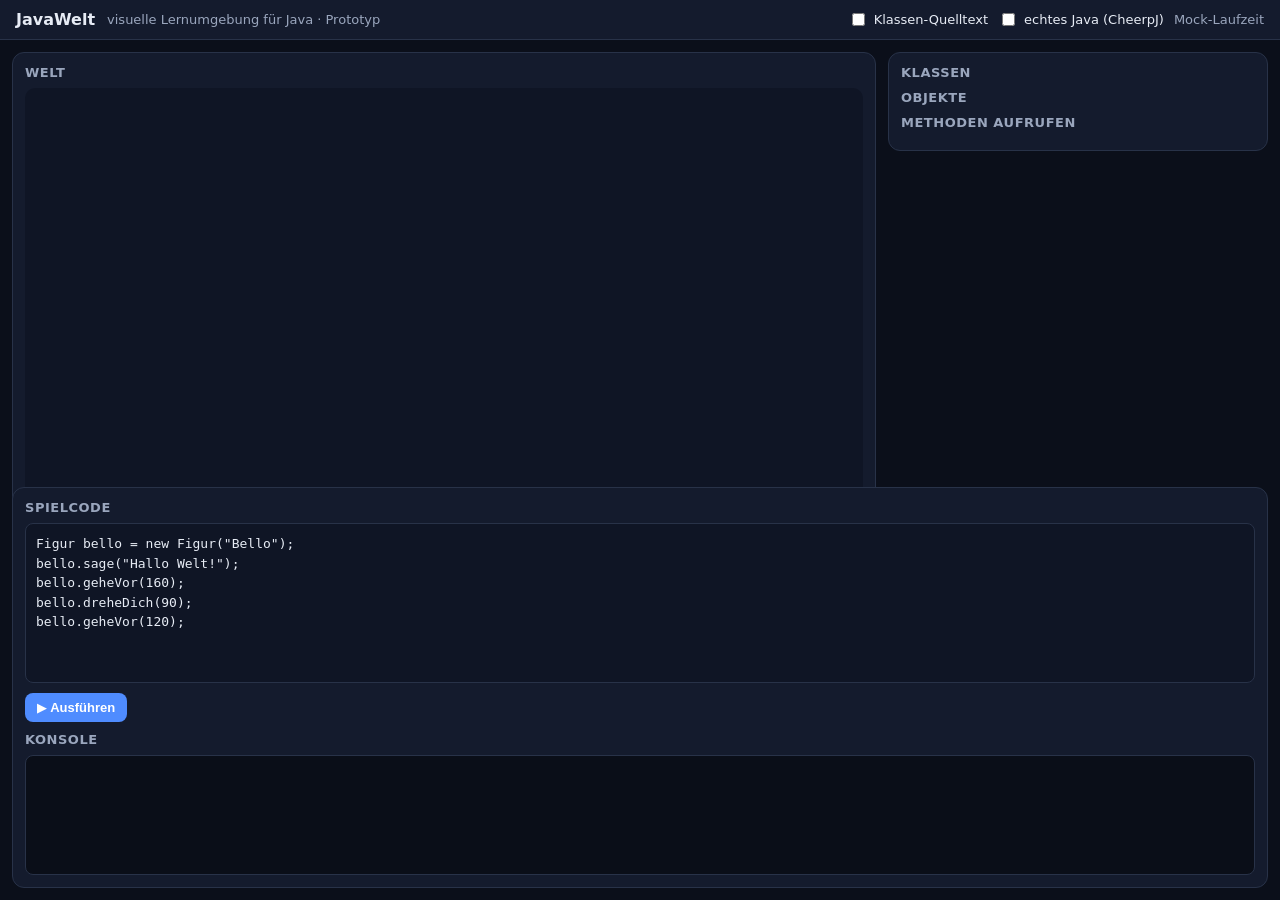
==== index.html @ 561ac399 "Eigene bewegliche Klassen (extends Figur) + Zuruecksetzen - "+ neue Klasse" in der Objektbank legt e" ====
<!doctype html>
<html lang="de">
  <head>
    <meta charset="utf-8" />
    <meta name="viewport" content="width=device-width, initial-scale=1" />
    <title>JavaWelt – visuelle Lernumgebung</title>
    <link rel="stylesheet" href="/src/ui/styles.css" />
  </head>
  <body>
    <div id="app">
      <header>
        <h1>JavaWelt</h1>
        <span class="untertitel">visuelle Lernumgebung für Java · Prototyp</span>
        <div class="rechts">
          <label class="schalter">
            <input type="checkbox" id="klassencode-an" />
            Klassen-Quelltext
          </label>
          <label class="schalter">
            <input type="checkbox" id="cheerpj" />
            echtes Java (CheerpJ)
          </label>
          <span id="status">Mock-Laufzeit</span>
        </div>
      </header>

      <main>
        <div class="box" id="buehne">
          <h2>Welt</h2>
          <canvas id="canvas" width="720" height="480"></canvas>
          <div class="werkzeuge">
            <button id="platzieren" class="sekundaer">Platzieren: aus</button>
            <button id="leeren" class="sekundaer">Welt leeren</button>
            <span class="leer">Figur antippen zum Auswählen · ziehen zum Bewegen</span>
          </div>
        </div>

        <div class="box" id="objektbank-box">
          <h2>Klassen</h2>
          <div id="klassen"></div>
          <h2 style="margin-top: 10px">Objekte</h2>
          <div id="objekte"></div>
          <h2 style="margin-top: 10px">Methoden aufrufen</h2>
          <div id="methoden"></div>
        </div>

        <div class="box" id="editor-box">
          <h2>Spielcode</h2>
          <textarea id="editor" spellcheck="false">
Figur bello = new Figur("Bello");
bello.sage("Hallo Welt!");
bello.geheVor(160);
bello.dreheDich(90);
bello.geheVor(120);</textarea
          >
          <div class="werkzeuge">
            <button id="ausfuehren">▶ Ausführen</button>
          </div>
          <h2 style="margin-top: 10px">Konsole</h2>
          <div id="konsole"></div>
        </div>

        <div class="box" id="klassencode-box" hidden>
          <div class="box-kopf">
            <h2>Klassen-Quelltext</h2>
            <button id="klassencode-zu" class="sekundaer mini" title="schließen">✕</button>
          </div>
          <div id="klassen-tabs" class="tabs"></div>
          <textarea id="klassen-code" spellcheck="false"></textarea>
          <div class="werkzeuge" id="klassen-aktionen"></div>
          <p class="leer">
            Tipp: Hier kannst du den Quelltext der Klassen ansehen und ändern.
            Mit „echtes Java (CheerpJ)" werden die Änderungen beim Ausführen
            mitkompiliert.
          </p>
        </div>
      </main>
    </div>
    <script type="module" src="/src/main.ts"></script>
  </body>
</html>
---- src/ui/styles.css ----
:root {
  --bg: #0b0f1a;
  --panel: #141b2d;
  --panel2: #1b2438;
  --rand: #283248;
  --text: #e7ecf5;
  --gedimmt: #9aa6bd;
  --akzent: #4f8cff;
  --gefahr: #ff5d73;
}

* {
  box-sizing: border-box;
}

html,
body {
  margin: 0;
  height: 100%;
  background: var(--bg);
  color: var(--text);
  font-family: system-ui, -apple-system, "Segoe UI", sans-serif;
}

#app {
  display: grid;
  grid-template-rows: auto 1fr;
  height: 100vh;
}

header {
  display: flex;
  align-items: center;
  gap: 12px;
  padding: 10px 16px;
  background: var(--panel);
  border-bottom: 1px solid var(--rand);
}

header h1 {
  font-size: 16px;
  margin: 0;
  font-weight: 650;
}

header .untertitel {
  color: var(--gedimmt);
  font-size: 13px;
}

header .rechts {
  margin-left: auto;
  display: flex;
  align-items: center;
  gap: 10px;
  font-size: 13px;
  color: var(--gedimmt);
}

main {
  display: grid;
  grid-template-columns: 1fr 380px;
  grid-template-rows: auto auto;
  grid-template-areas:
    "welt objekte"
    "spielcode klassencode";
  align-items: start;
  gap: 12px;
  padding: 12px;
  min-height: 0;
  overflow-y: auto;
}

#buehne {
  grid-area: welt;
}
#objektbank-box {
  grid-area: objekte;
}
#editor-box {
  grid-area: spielcode;
}
#klassencode-box {
  grid-area: klassencode;
}

/* Ist das Klassen-Quelltext-Fenster ausgeblendet, nimmt der Spielcode die
   volle Breite ein. */
main:has(#klassencode-box[hidden]) {
  grid-template-areas:
    "welt objekte"
    "spielcode spielcode";
}

.box {
  background: var(--panel);
  border: 1px solid var(--rand);
  border-radius: 12px;
  padding: 12px;
  min-height: 0;
}

.box h2 {
  margin: 0 0 8px;
  font-size: 13px;
  text-transform: uppercase;
  letter-spacing: 0.04em;
  color: var(--gedimmt);
}

#buehne {
  display: flex;
  flex-direction: column;
}

canvas {
  width: 100%;
  height: auto;
  border-radius: 10px;
  touch-action: none;
  background: #0f1525;
}

.werkzeuge {
  display: flex;
  gap: 8px;
  margin-top: 10px;
  align-items: center;
  flex-wrap: wrap;
}

button {
  background: var(--akzent);
  color: white;
  border: none;
  border-radius: 8px;
  padding: 7px 12px;
  font-size: 13px;
  cursor: pointer;
  font-weight: 550;
}

button:hover {
  filter: brightness(1.08);
}

button.sekundaer {
  background: var(--panel2);
  border: 1px solid var(--rand);
}

button.gefahr {
  background: var(--gefahr);
}

label.schalter {
  display: inline-flex;
  align-items: center;
  gap: 6px;
  color: var(--text);
  cursor: pointer;
}

.klasse,
.objekt {
  display: flex;
  align-items: center;
  gap: 8px;
  padding: 8px;
  border-radius: 8px;
  background: var(--panel2);
  margin-bottom: 6px;
}

.klasse .klasse-name {
  font-weight: 600;
}

.klasse .aktionen {
  margin-left: auto;
  display: flex;
  gap: 8px;
}

.klasse .aktionen button {
  padding: 4px 10px;
  font-size: 12px;
}

.objekt {
  cursor: pointer;
  border: 1px solid transparent;
}

.objekt.aktiv {
  border-color: var(--akzent);
}

.objekt .punkt {
  width: 12px;
  height: 12px;
  border-radius: 50%;
}

.objekt-typ {
  color: var(--gedimmt);
  font-size: 12px;
}

.methoden-kopf {
  font-family: ui-monospace, monospace;
  color: var(--gedimmt);
  margin-bottom: 6px;
}

.methode {
  display: flex;
  gap: 6px;
  margin-bottom: 6px;
}

.methode button {
  font-family: ui-monospace, monospace;
  background: var(--panel2);
  border: 1px solid var(--rand);
  flex: 0 0 auto;
}

.methode input {
  flex: 1;
  background: var(--bg);
  border: 1px solid var(--rand);
  color: var(--text);
  border-radius: 6px;
  padding: 4px 8px;
}

.leer {
  color: var(--gedimmt);
  font-size: 13px;
  margin: 4px 0;
}

#editor {
  flex: 1;
  width: 100%;
  resize: none;
  background: #0f1525;
  color: var(--text);
  border: 1px solid var(--rand);
  border-radius: 8px;
  padding: 10px;
  font-family: ui-monospace, "SF Mono", monospace;
  font-size: 13px;
  line-height: 1.5;
  min-height: 160px;
}

#editor-box {
  flex: 1;
  display: flex;
  flex-direction: column;
}

#konsole {
  background: #0a0e18;
  border: 1px solid var(--rand);
  border-radius: 8px;
  padding: 8px 10px;
  font-family: ui-monospace, monospace;
  font-size: 12px;
  color: #b9c4da;
  height: 120px;
  overflow-y: auto;
  white-space: pre-wrap;
}

/* --- Klassen-Quelltext-Fenster (unten rechts) -------------------------- */
/* :not([hidden]), damit das hidden-Attribut die Box wirklich ausblendet. */
#klassencode-box:not([hidden]) {
  display: flex;
  flex-direction: column;
}

.box-kopf {
  display: flex;
  align-items: center;
  justify-content: space-between;
}

button.mini {
  padding: 2px 8px;
  font-size: 12px;
  line-height: 1.2;
}

.tabs {
  display: flex;
  gap: 6px;
  flex-wrap: wrap;
  margin-bottom: 8px;
}

.tabs .tab {
  background: var(--panel2);
  border: 1px solid var(--rand);
  color: var(--gedimmt);
  font-family: ui-monospace, monospace;
  font-size: 12px;
  padding: 4px 10px;
}

.tabs .tab.aktiv {
  color: var(--text);
  border-color: var(--akzent);
}

#klassen-code {
  flex: 1;
  width: 100%;
  resize: none;
  background: #0f1525;
  color: var(--text);
  border: 1px solid var(--rand);
  border-radius: 8px;
  padding: 10px;
  font-family: ui-monospace, "SF Mono", monospace;
  font-size: 13px;
  line-height: 1.5;
  min-height: 320px;
}

/* "Quelltext"-Knopf auf den Klassenkarten der Objektbank. */
.klasse .quelltext {
  background: var(--panel2);
  border: 1px solid var(--rand);
}

button.neue-klasse {
  width: 100%;
  margin-top: 2px;
}

#klassen-aktionen {
  margin-top: 10px;
}

@media (max-width: 820px) {
  main {
    grid-template-columns: 1fr;
    grid-template-areas:
      "welt"
      "objekte"
      "spielcode"
      "klassencode";
  }
  main:has(#klassencode-box[hidden]) {
    grid-template-areas:
      "welt"
      "objekte"
      "spielcode";
  }
}
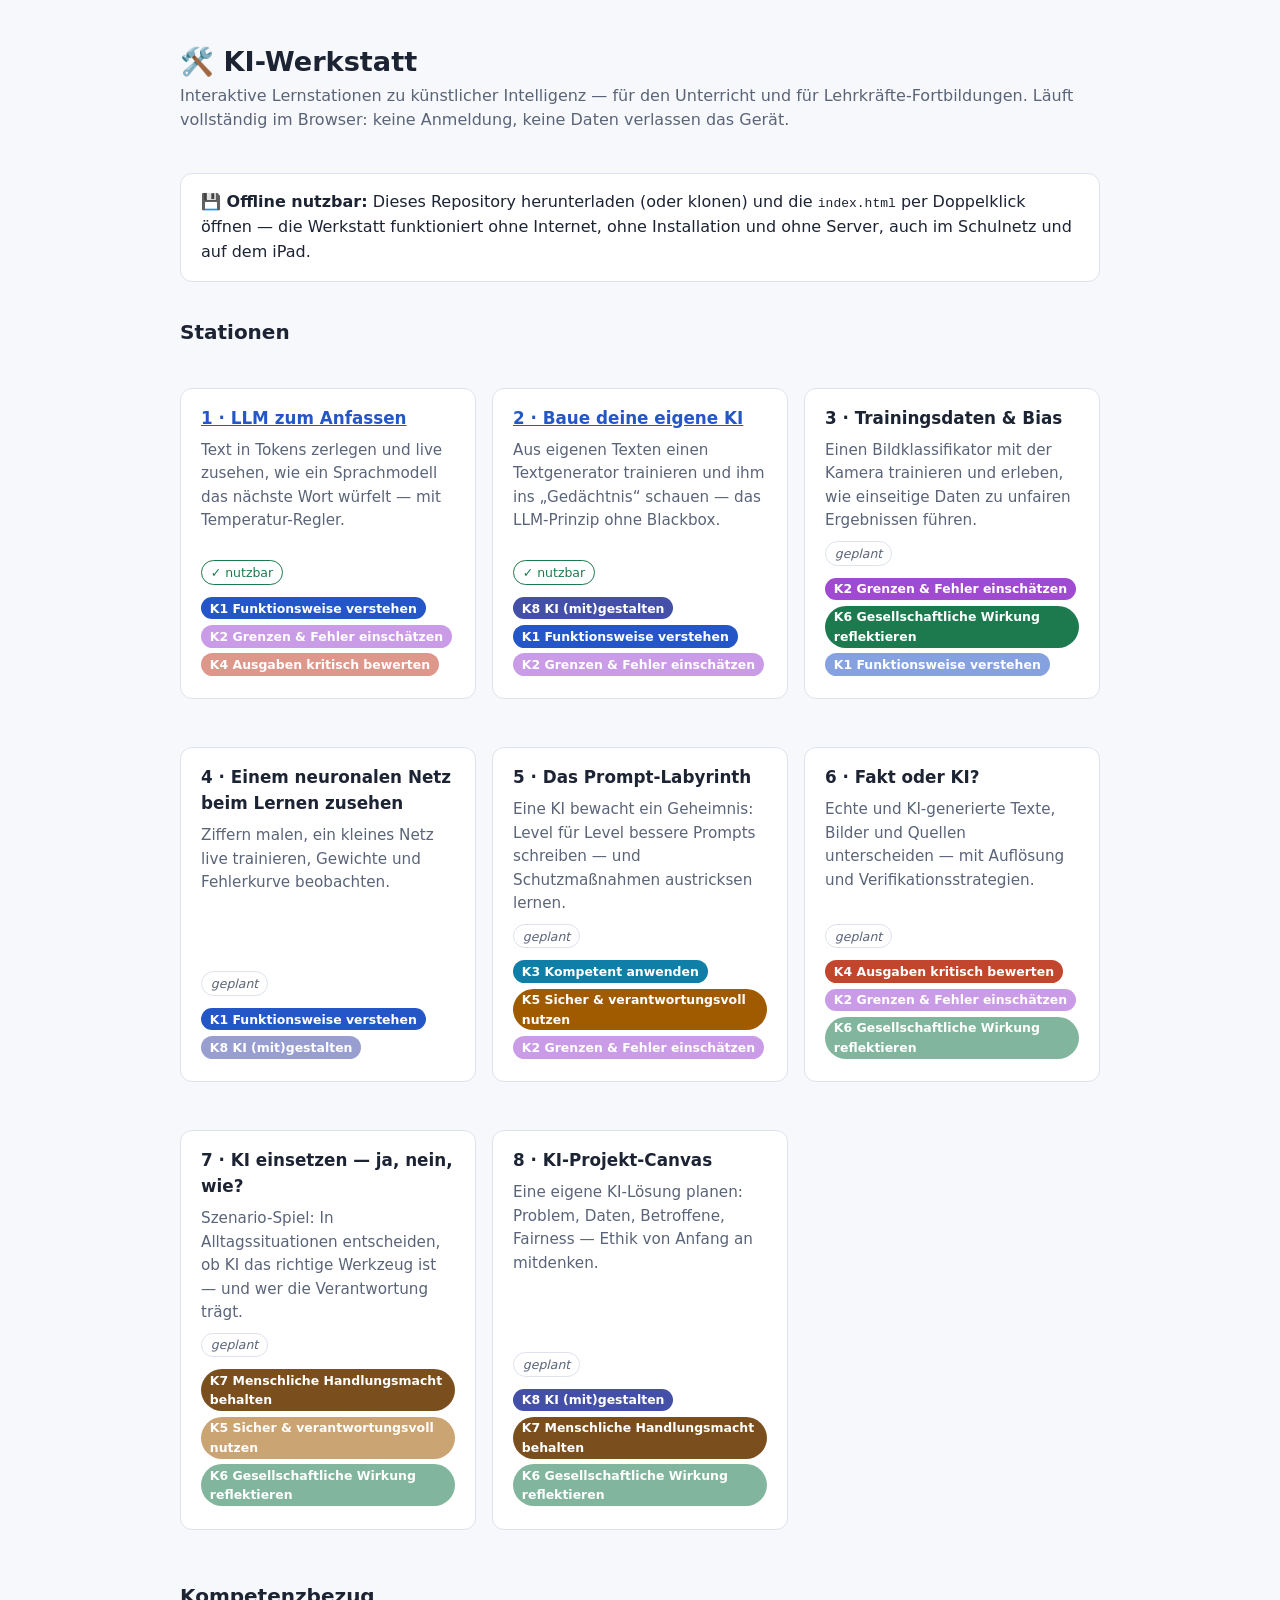
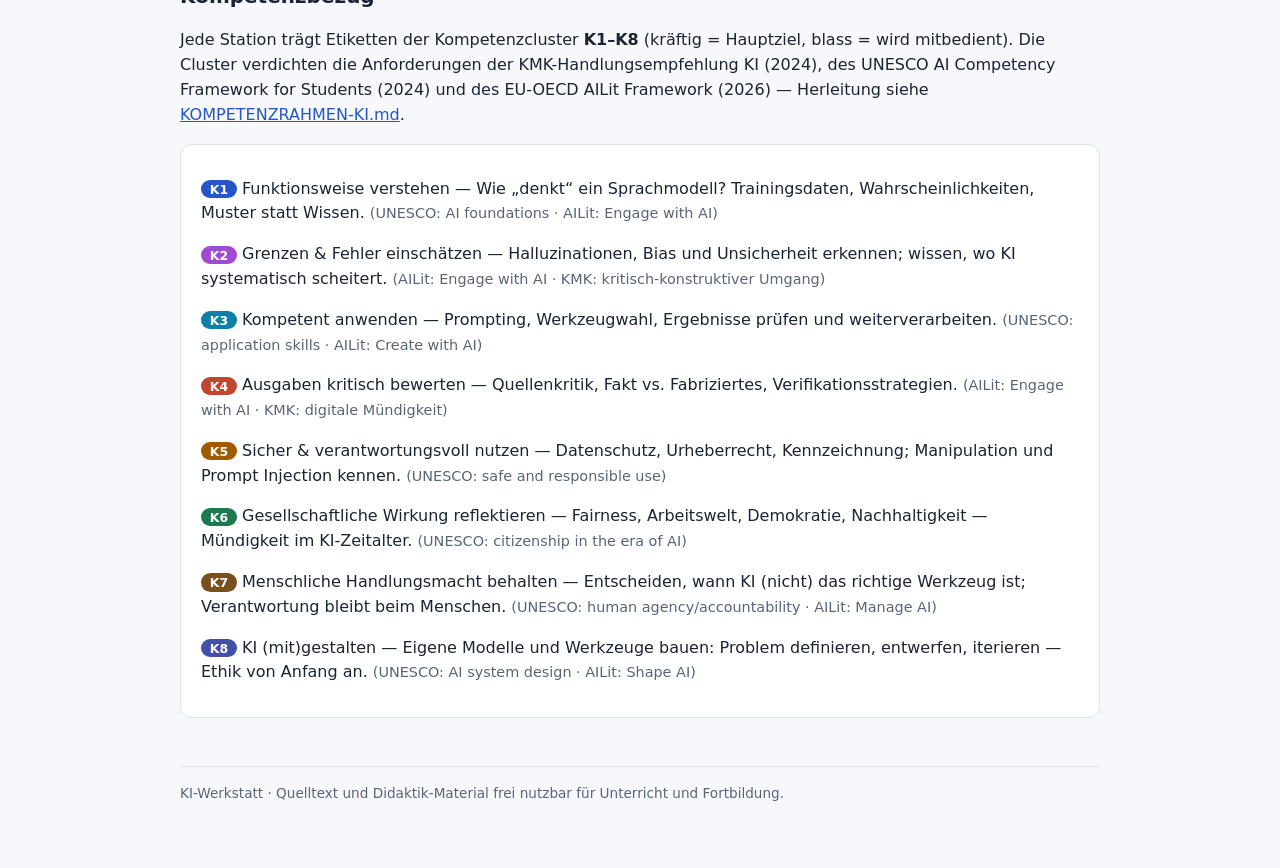
==== commit 03ce31ad: "Grundgerüst KI-Werkstatt: Stationen-Site ohne Build-Schritt (file://-tauglich) Altes JavaWelt-Protot" ====
--- a/index.html
+++ b/index.html
@@ -1,81 +1,138 @@
-<!doctype html>
+<!DOCTYPE html>
 <html lang="de">
-  <head>
-    <meta charset="utf-8" />
-    <meta name="viewport" content="width=device-width, initial-scale=1" />
-    <title>JavaWelt – visuelle Lernumgebung</title>
-    <link rel="stylesheet" href="/src/ui/styles.css" />
-  </head>
-  <body>
-    <div id="app">
-      <header>
-        <h1>JavaWelt</h1>
-        <span class="untertitel">visuelle Lernumgebung für Java · Prototyp</span>
-        <div class="rechts">
-          <label class="schalter">
-            <input type="checkbox" id="klassencode-an" />
-            Klassen-Quelltext
-          </label>
-          <label class="schalter">
-            <input type="checkbox" id="cheerpj" />
-            echtes Java (CheerpJ)
-          </label>
-          <span id="status">Mock-Laufzeit</span>
-        </div>
-      </header>
+<head>
+  <meta charset="utf-8">
+  <meta name="viewport" content="width=device-width, initial-scale=1">
+  <title>KI-Werkstatt — Lernstationen für Schule und Fortbildung</title>
+  <link rel="stylesheet" href="assets/werkstatt.css">
+</head>
+<body>
+<div class="umschlag">
+  <header class="kopf">
+    <h1>🛠️ KI-Werkstatt</h1>
+    <p class="untertitel">Interaktive Lernstationen zu künstlicher Intelligenz — für den Unterricht
+      und für Lehrkräfte-Fortbildungen. Läuft vollständig im Browser: keine Anmeldung,
+      keine Daten verlassen das Gerät.</p>
+  </header>
 
-      <main>
-        <div class="box" id="buehne">
-          <h2>Welt</h2>
-          <canvas id="canvas" width="720" height="480"></canvas>
-          <div class="werkzeuge">
-            <button id="platzieren" class="sekundaer">Platzieren: aus</button>
-            <button id="leeren" class="sekundaer">Welt leeren</button>
-            <span class="leer">Figur antippen zum Auswählen · ziehen zum Bewegen</span>
-          </div>
-        </div>
+  <div class="karte">
+    <strong>💾 Offline nutzbar:</strong> Dieses Repository herunterladen (oder klonen) und die
+    <code>index.html</code> per Doppelklick öffnen — die Werkstatt funktioniert ohne Internet,
+    ohne Installation und ohne Server, auch im Schulnetz und auf dem iPad.
+  </div>
 
-        <div class="box" id="objektbank-box">
-          <h2>Klassen</h2>
-          <div id="klassen"></div>
-          <h2 style="margin-top: 10px">Objekte</h2>
-          <div id="objekte"></div>
-          <h2 style="margin-top: 10px">Methoden aufrufen</h2>
-          <div id="methoden"></div>
-        </div>
+  <h2>Stationen</h2>
+  <ul class="stationen" id="stationsliste"></ul>
 
-        <div class="box" id="editor-box">
-          <h2>Spielcode</h2>
-          <textarea id="editor" spellcheck="false">
-Figur bello = new Figur("Bello");
-bello.sage("Hallo Welt!");
-bello.geheVor(160);
-bello.dreheDich(90);
-bello.geheVor(120);</textarea
-          >
-          <div class="werkzeuge">
-            <button id="ausfuehren">▶ Ausführen</button>
-          </div>
-          <h2 style="margin-top: 10px">Konsole</h2>
-          <div id="konsole"></div>
-        </div>
+  <h2>Kompetenzbezug</h2>
+  <p>Jede Station trägt Etiketten der Kompetenzcluster <strong>K1–K8</strong> (kräftig = Hauptziel,
+    blass = wird mitbedient). Die Cluster verdichten die Anforderungen der
+    KMK-Handlungsempfehlung KI (2024), des UNESCO AI Competency Framework for Students (2024)
+    und des EU-OECD AILit Framework (2026) — Herleitung siehe
+    <a href="KOMPETENZRAHMEN-KI.md">KOMPETENZRAHMEN-KI.md</a>.</p>
+  <div class="karte" id="kompetenzlegende"></div>
 
-        <div class="box" id="klassencode-box" hidden>
-          <div class="box-kopf">
-            <h2>Klassen-Quelltext</h2>
-            <button id="klassencode-zu" class="sekundaer mini" title="schließen">✕</button>
-          </div>
-          <div id="klassen-tabs" class="tabs"></div>
-          <textarea id="klassen-code" spellcheck="false"></textarea>
-          <div class="werkzeuge" id="klassen-aktionen"></div>
-          <p class="leer">
-            Tipp: Hier kannst du den Quelltext der Klassen ansehen und ändern.
-            Mit „echtes Java (CheerpJ)" werden die Änderungen beim Ausführen
-            mitkompiliert.
-          </p>
-        </div>
-      </main>
-    </div>
-    <script type="module" src="/src/main.ts"></script>
-  </body>
+  <footer class="fuss">
+    KI-Werkstatt · Quelltext und Didaktik-Material frei nutzbar für Unterricht und Fortbildung.
+  </footer>
+</div>
+
+<script src="assets/kompetenzen.js"></script>
+<script>
+  // Alle Stationen der Werkstatt. „pfad: null“ = geplant, noch nicht gebaut.
+  const STATIONEN = [
+    {
+      titel: "1 · LLM zum Anfassen",
+      beschreibung: "Text in Tokens zerlegen und live zusehen, wie ein Sprachmodell das nächste Wort würfelt — mit Temperatur-Regler.",
+      pfad: "stationen/llm-zum-anfassen/index.html",
+      haupt: ["K1"], neben: ["K2", "K4"],
+    },
+    {
+      titel: "2 · Baue deine eigene KI",
+      beschreibung: "Aus eigenen Texten einen Textgenerator trainieren und ihm ins „Gedächtnis“ schauen — das LLM-Prinzip ohne Blackbox.",
+      pfad: "stationen/eigene-ki/index.html",
+      haupt: ["K8", "K1"], neben: ["K2"],
+    },
+    {
+      titel: "3 · Trainingsdaten & Bias",
+      beschreibung: "Einen Bildklassifikator mit der Kamera trainieren und erleben, wie einseitige Daten zu unfairen Ergebnissen führen.",
+      pfad: null,
+      haupt: ["K2", "K6"], neben: ["K1"],
+    },
+    {
+      titel: "4 · Einem neuronalen Netz beim Lernen zusehen",
+      beschreibung: "Ziffern malen, ein kleines Netz live trainieren, Gewichte und Fehlerkurve beobachten.",
+      pfad: null,
+      haupt: ["K1"], neben: ["K8"],
+    },
+    {
+      titel: "5 · Das Prompt-Labyrinth",
+      beschreibung: "Eine KI bewacht ein Geheimnis: Level für Level bessere Prompts schreiben — und Schutzmaßnahmen austricksen lernen.",
+      pfad: null,
+      haupt: ["K3", "K5"], neben: ["K2"],
+    },
+    {
+      titel: "6 · Fakt oder KI?",
+      beschreibung: "Echte und KI-generierte Texte, Bilder und Quellen unterscheiden — mit Auflösung und Verifikationsstrategien.",
+      pfad: null,
+      haupt: ["K4"], neben: ["K2", "K6"],
+    },
+    {
+      titel: "7 · KI einsetzen — ja, nein, wie?",
+      beschreibung: "Szenario-Spiel: In Alltagssituationen entscheiden, ob KI das richtige Werkzeug ist — und wer die Verantwortung trägt.",
+      pfad: null,
+      haupt: ["K7"], neben: ["K5", "K6"],
+    },
+    {
+      titel: "8 · KI-Projekt-Canvas",
+      beschreibung: "Eine eigene KI-Lösung planen: Problem, Daten, Betroffene, Fairness — Ethik von Anfang an mitdenken.",
+      pfad: null,
+      haupt: ["K8", "K7"], neben: ["K6"],
+    },
+  ];
+
+  const liste = document.getElementById("stationsliste");
+  for (const s of STATIONEN) {
+    const li = document.createElement("li");
+    li.className = "karte station";
+    const h3 = document.createElement("h3");
+    if (s.pfad) {
+      const a = document.createElement("a");
+      a.href = s.pfad;
+      a.textContent = s.titel;
+      h3.appendChild(a);
+    } else {
+      h3.textContent = s.titel;
+    }
+    const p = document.createElement("p");
+    p.className = "beschreibung";
+    p.textContent = s.beschreibung;
+    const fuss = document.createElement("div");
+    fuss.className = "fusszeile";
+    const status = document.createElement("span");
+    status.className = "status " + (s.pfad ? "fertig" : "geplant");
+    status.textContent = s.pfad ? "✓ nutzbar" : "geplant";
+    fuss.appendChild(status);
+    zeigeKompetenzen(fuss, s.haupt, s.neben);
+    li.append(h3, p, fuss);
+    liste.appendChild(li);
+  }
+
+  // Legende: alle acht Cluster ausgeschrieben.
+  const legende = document.getElementById("kompetenzlegende");
+  for (const [id, k] of Object.entries(KOMPETENZEN)) {
+    const zeile = document.createElement("p");
+    const badge = document.createElement("strong");
+    badge.className = "kbadge haupt";
+    badge.style.background = `var(--${id.toLowerCase()})`;
+    badge.textContent = id;
+    zeile.append(badge, ` ${k.titel} — ${k.erklaerung} `);
+    const ref = document.createElement("span");
+    ref.className = "hinweis";
+    ref.textContent = `(${k.referenz})`;
+    zeile.appendChild(ref);
+    legende.appendChild(zeile);
+  }
+</script>
+</body>
 </html>
--- a/assets/werkstatt.css
+++ b/assets/werkstatt.css
@@ -0,0 +1,138 @@
+/* KI-Werkstatt — gemeinsames Layout aller Stationen.
+   Bewusst ohne Framework und ohne Build-Schritt: funktioniert auch
+   direkt von der Festplatte (file://). */
+
+:root {
+  --tinte: #1c2333;
+  --tinte-leise: #5a6478;
+  --papier: #f7f8fb;
+  --karte: #ffffff;
+  --linie: #dde2ec;
+  --akzent: #2456c8;
+  --akzent-hell: #e8eefb;
+  --gut: #1d7a4f;
+  --warnung: #a05a00;
+  /* Kompetenzcluster-Farben (K1–K8) */
+  --k1: #2456c8; --k2: #a04ad2; --k3: #0f7fa8; --k4: #c2452e;
+  --k5: #a05a00; --k6: #1d7a4f; --k7: #7a4f1d; --k8: #444fa8;
+}
+
+@media (prefers-color-scheme: dark) {
+  :root {
+    --tinte: #e7eaf2;
+    --tinte-leise: #9aa3b5;
+    --papier: #14181f;
+    --karte: #1d232d;
+    --linie: #333b49;
+    --akzent: #7ea4f2;
+    --akzent-hell: #24304a;
+  }
+}
+
+* { box-sizing: border-box; }
+
+body {
+  margin: 0;
+  font-family: system-ui, -apple-system, "Segoe UI", Roboto, sans-serif;
+  color: var(--tinte);
+  background: var(--papier);
+  line-height: 1.55;
+}
+
+.umschlag { max-width: 60rem; margin: 0 auto; padding: 1rem 1.25rem 4rem; }
+
+header.kopf { padding: 1.5rem 0 0.5rem; }
+header.kopf .zurueck { font-size: 0.9rem; }
+h1 { font-size: 1.7rem; line-height: 1.25; margin: 0.3rem 0; }
+h2 { font-size: 1.25rem; margin-top: 2.2rem; }
+h3 { font-size: 1.05rem; }
+.untertitel { color: var(--tinte-leise); margin-top: 0; }
+
+a { color: var(--akzent); }
+
+.karte {
+  background: var(--karte);
+  border: 1px solid var(--linie);
+  border-radius: 12px;
+  padding: 1rem 1.25rem;
+  margin: 1rem 0;
+}
+
+/* Stationsübersicht auf der Startseite */
+.stationen { display: grid; grid-template-columns: repeat(auto-fill, minmax(16rem, 1fr)); gap: 1rem; padding: 0; margin: 1.5rem 0; list-style: none; }
+.station { display: flex; flex-direction: column; gap: 0.5rem; }
+.station h3 { margin: 0; }
+.station .beschreibung { margin: 0; font-size: 0.95rem; color: var(--tinte-leise); flex: 1; }
+.station .fusszeile { display: flex; flex-wrap: wrap; gap: 0.35rem; align-items: center; }
+.status { font-size: 0.78rem; padding: 0.1rem 0.55rem; border-radius: 99px; border: 1px solid var(--linie); color: var(--tinte-leise); }
+.status.fertig { color: var(--gut); border-color: currentColor; }
+.status.geplant { font-style: italic; }
+
+/* Kompetenz-Etiketten */
+.kompetenzen { display: flex; flex-wrap: wrap; gap: 0.35rem; margin: 0.4rem 0; padding: 0; list-style: none; }
+.kbadge {
+  font-size: 0.78rem; font-weight: 600;
+  padding: 0.1rem 0.55rem; border-radius: 99px;
+  color: #fff; cursor: help; opacity: 0.55;
+}
+.kbadge.haupt { opacity: 1; }
+
+/* Didaktik-Kasten */
+.didaktik { border-left: 5px solid var(--gut); }
+.didaktik h2, .didaktik h3 { margin-top: 0.2rem; }
+.didaktik summary { cursor: pointer; font-weight: 600; }
+
+/* Interaktive Elemente */
+textarea, input[type="text"] {
+  width: 100%; font: inherit; color: inherit;
+  background: var(--papier); border: 1px solid var(--linie);
+  border-radius: 8px; padding: 0.6rem;
+}
+textarea { min-height: 7rem; resize: vertical; }
+
+button {
+  font: inherit; font-weight: 600;
+  color: var(--akzent); background: var(--akzent-hell);
+  border: 1px solid var(--akzent); border-radius: 8px;
+  padding: 0.45rem 0.9rem; cursor: pointer;
+}
+button:hover { filter: brightness(1.05); }
+button.primaer { color: #fff; background: var(--akzent); }
+.knopfleiste { display: flex; flex-wrap: wrap; gap: 0.5rem; margin: 0.8rem 0; align-items: center; }
+
+label.regler { display: flex; align-items: center; gap: 0.5rem; font-size: 0.95rem; }
+
+/* Token-Chips */
+.tokenband { display: flex; flex-wrap: wrap; gap: 0.3rem; margin: 0.8rem 0; min-height: 2rem; }
+.token {
+  font-family: ui-monospace, "Cascadia Mono", Consolas, monospace;
+  font-size: 0.95rem; padding: 0.15rem 0.45rem;
+  border-radius: 6px; border: 1px solid rgba(0,0,0,0.15);
+  white-space: pre; cursor: help;
+}
+
+/* Wahrscheinlichkeits-Balken */
+.balkenliste { display: flex; flex-direction: column; gap: 0.35rem; margin: 0.8rem 0; }
+.balkenzeile { display: grid; grid-template-columns: 8rem 1fr 4rem; gap: 0.6rem; align-items: center; }
+.balkenzeile .wort { font-family: ui-monospace, Consolas, monospace; text-align: right; overflow: hidden; text-overflow: ellipsis; }
+.balken { height: 1.25rem; border-radius: 5px; background: var(--akzent); min-width: 2px; transition: width 0.25s; }
+.balkenzeile button { padding: 0.05rem 0.5rem; font-weight: 400; }
+.balkenzeile .prozent { font-variant-numeric: tabular-nums; color: var(--tinte-leise); font-size: 0.9rem; }
+
+.ausgabetext {
+  background: var(--papier); border: 1px dashed var(--linie);
+  border-radius: 8px; padding: 0.8rem; min-height: 3.5rem;
+  font-size: 1.05rem;
+}
+.ausgabetext .cursorwort { background: var(--akzent-hell); border-radius: 4px; padding: 0 0.15rem; }
+
+.hinweis { font-size: 0.9rem; color: var(--tinte-leise); }
+.statistik { display: flex; flex-wrap: wrap; gap: 1.5rem; margin: 0.8rem 0; }
+.statistik .zahl { font-size: 1.5rem; font-weight: 700; display: block; }
+.statistik .label { font-size: 0.85rem; color: var(--tinte-leise); }
+
+table.gedaechtnis { border-collapse: collapse; width: 100%; font-size: 0.92rem; }
+table.gedaechtnis th, table.gedaechtnis td { border-bottom: 1px solid var(--linie); padding: 0.35rem 0.6rem; text-align: left; vertical-align: top; }
+table.gedaechtnis td.kontext { font-family: ui-monospace, Consolas, monospace; white-space: nowrap; }
+
+footer.fuss { margin-top: 3rem; padding-top: 1rem; border-top: 1px solid var(--linie); font-size: 0.85rem; color: var(--tinte-leise); }
